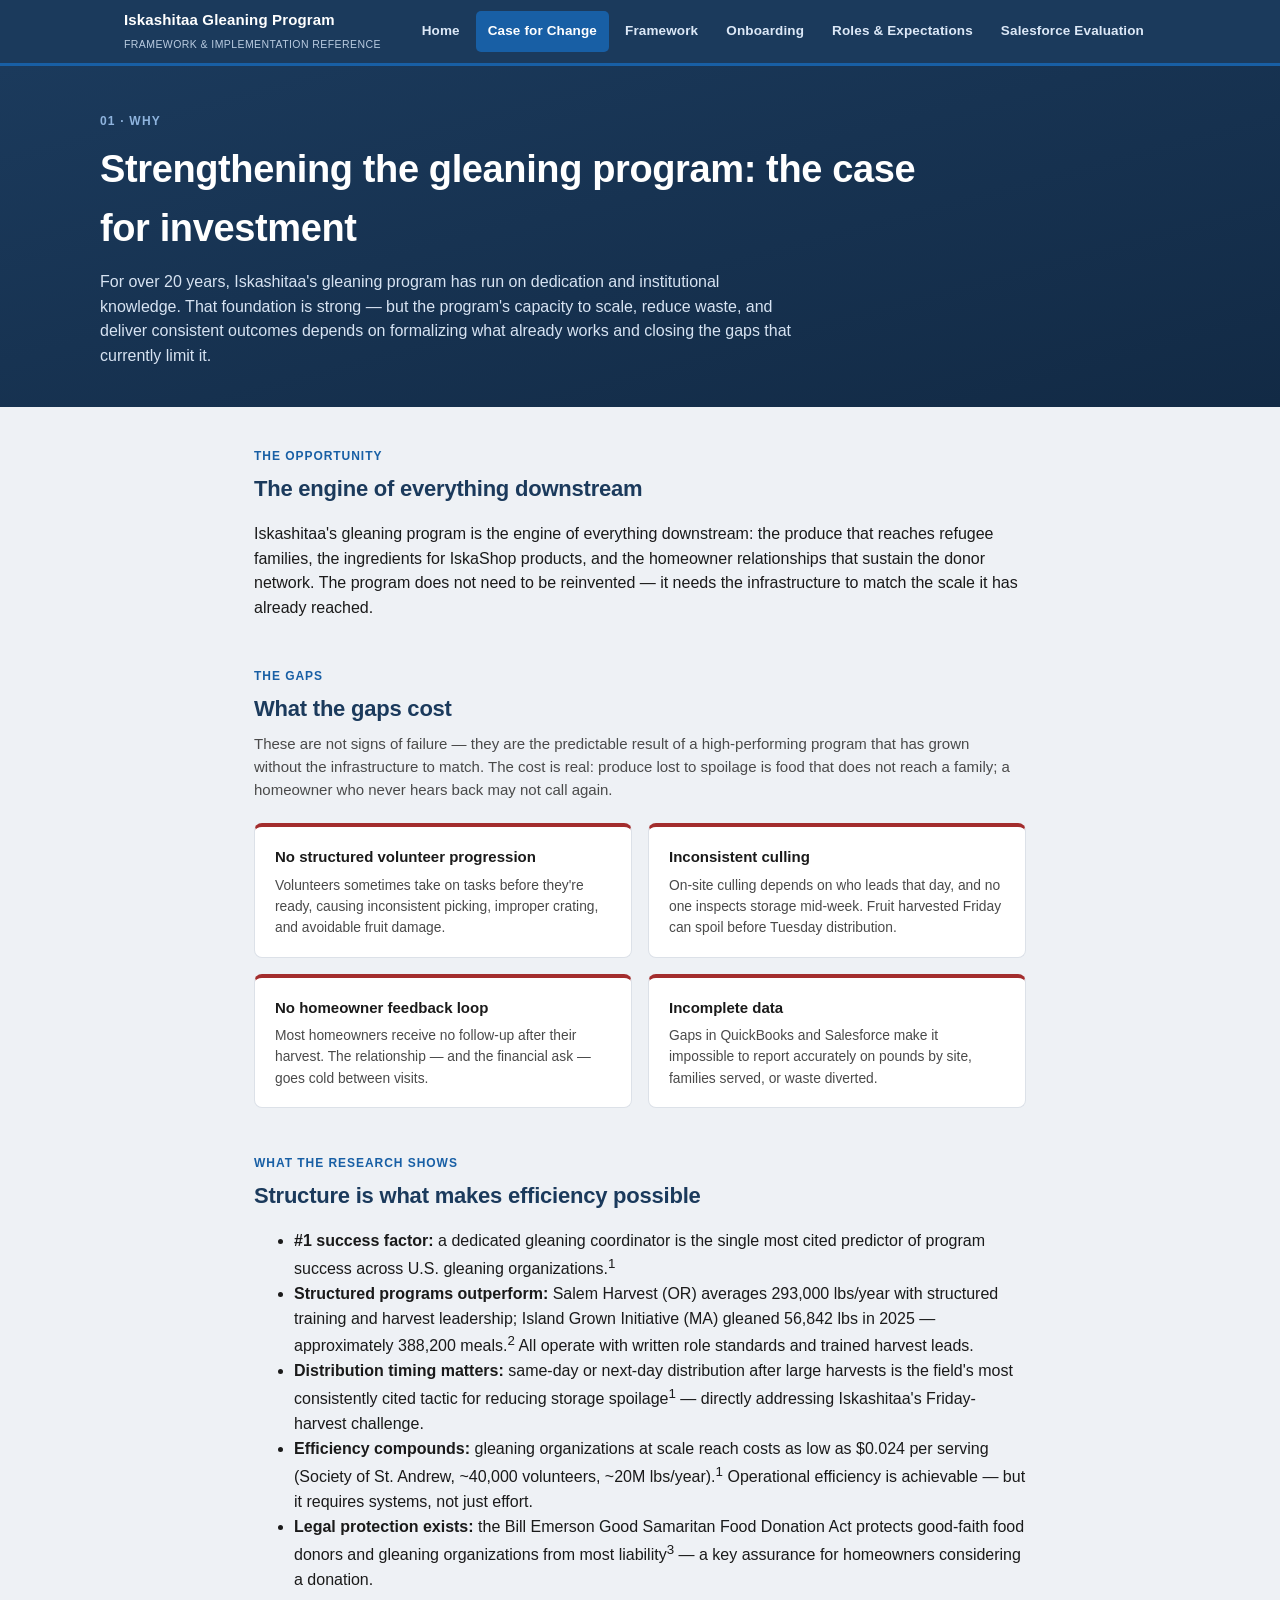
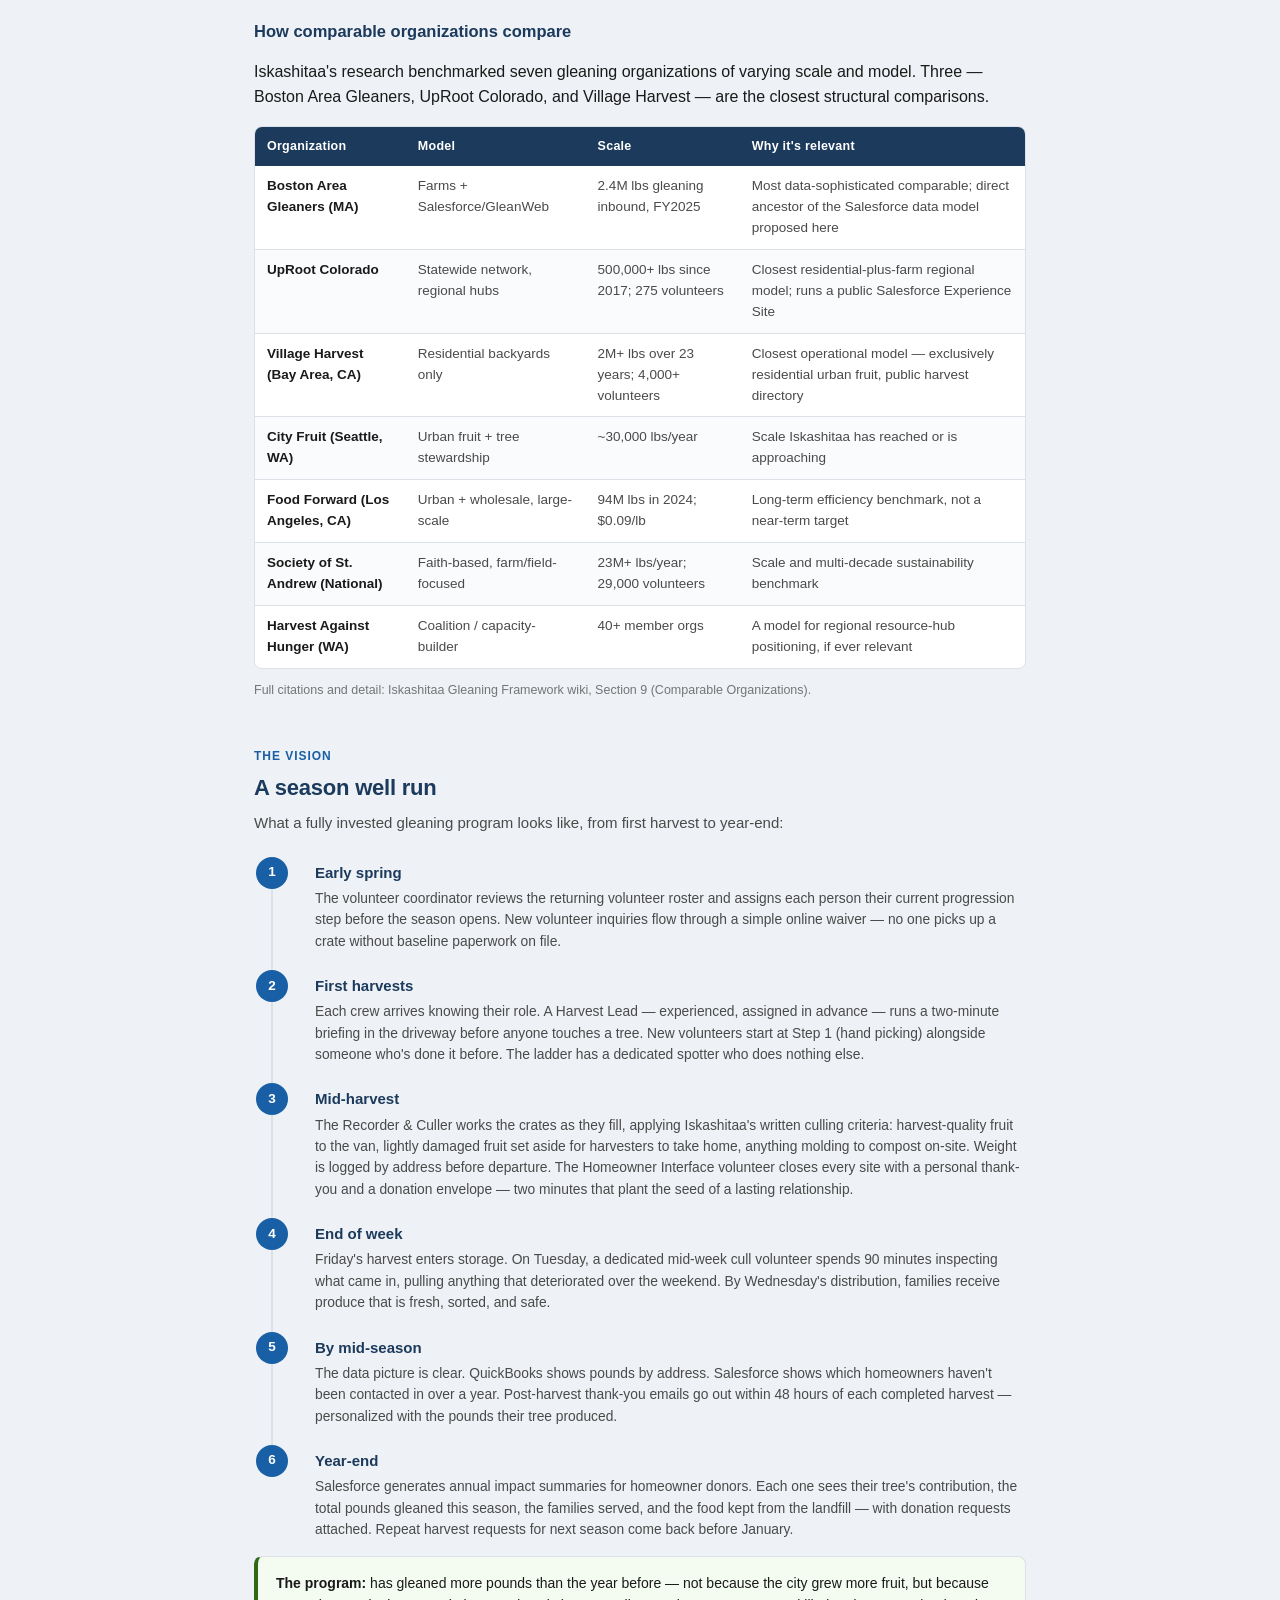
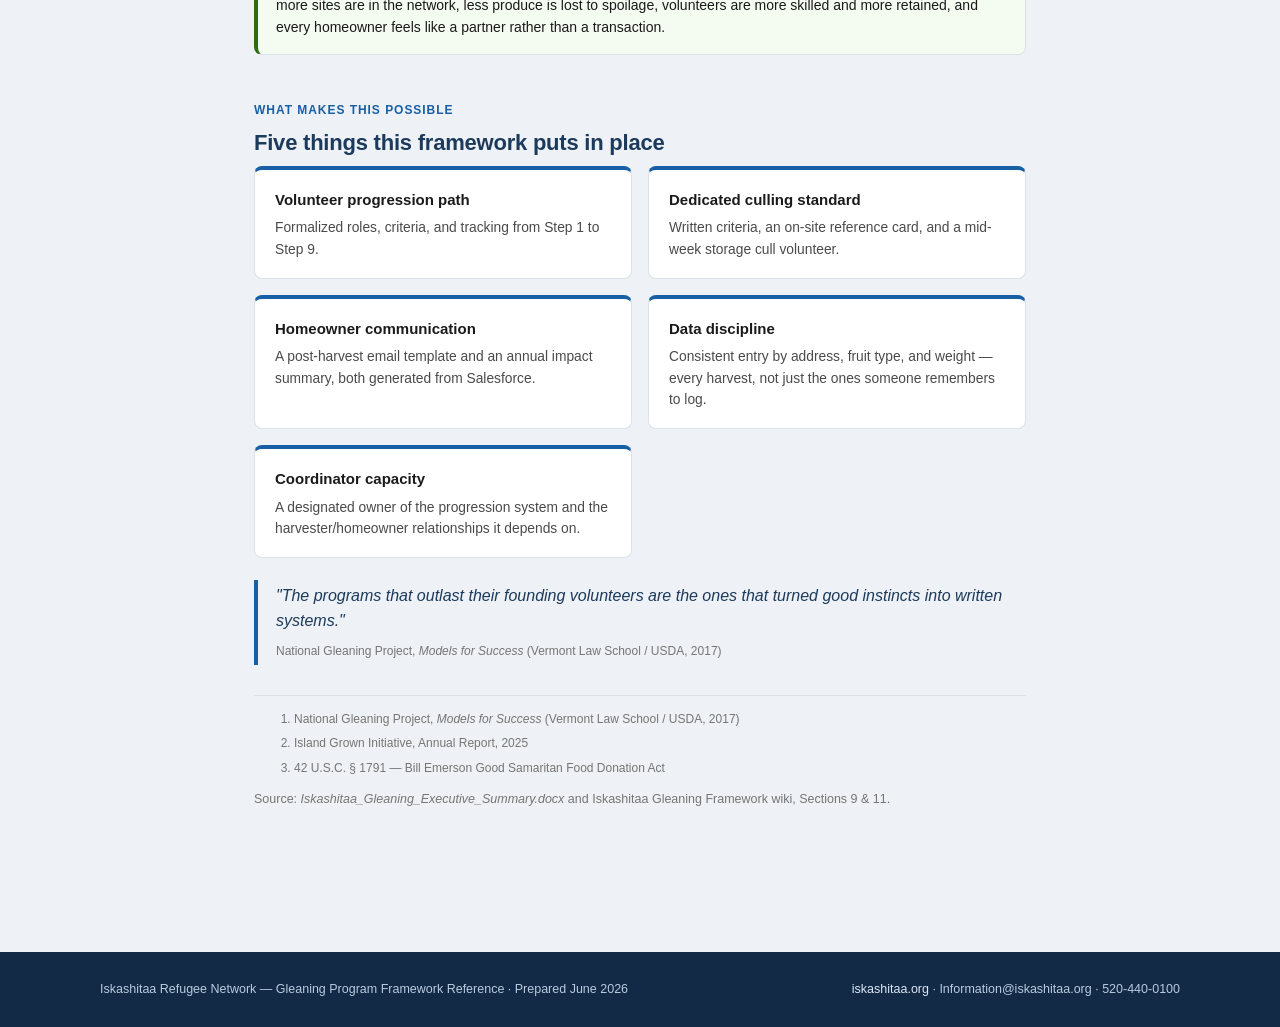
==== case-for-change.html @ 325ff80a "creating recommendation wiki" ====
<!DOCTYPE html>
<html lang="en">
<head>
<meta charset="UTF-8">
<meta name="viewport" content="width=device-width, initial-scale=1">
<title>Case for Change — Iskashitaa Gleaning Program</title>
<link rel="stylesheet" href="assets/style.css">
</head>
<body>
<a href="#main" class="skip-link">Skip to content</a>

<nav class="site-nav">
  <div class="site-nav-inner">
    <div class="brand"><a href="index.html">Iskashitaa Gleaning Program<br><small>Framework &amp; Implementation Reference</small></a></div>
    <input type="checkbox" id="nav-toggle" class="nav-toggle">
    <label for="nav-toggle" class="nav-toggle-label">&#9776;</label>
    <div class="nav-links">
      <a href="index.html">Home</a>
      <a href="case-for-change.html" class="active">Case for Change</a>
      <a href="framework.html">Framework</a>
      <a href="onboarding.html">Onboarding</a>
      <a href="roles.html">Roles &amp; Expectations</a>
      <a href="salesforce.html">Salesforce Evaluation</a>
    </div>
  </div>
</nav>

<header class="hero">
  <div class="hero-inner">
    <p class="hero-eyebrow">01 · Why</p>
    <h1>Strengthening the gleaning program: the case for investment</h1>
    <p class="lede">For over 20 years, Iskashitaa's gleaning program has run on dedication and institutional knowledge. That foundation is strong — but the program's capacity to scale, reduce waste, and deliver consistent outcomes depends on formalizing what already works and closing the gaps that currently limit it.</p>
  </div>
</header>

<main id="main" class="container narrow">

  <section>
    <p class="section-kicker">The Opportunity</p>
    <h2 class="section-title">The engine of everything downstream</h2>
    <p>Iskashitaa's gleaning program is the engine of everything downstream: the produce that reaches refugee families, the ingredients for IskaShop products, and the homeowner relationships that sustain the donor network. The program does not need to be reinvented — it needs the infrastructure to match the scale it has already reached.</p>
  </section>

  <section>
    <p class="section-kicker">The Gaps</p>
    <h2 class="section-title">What the gaps cost</h2>
    <p class="section-intro">These are not signs of failure — they are the predictable result of a high-performing program that has grown without the infrastructure to match. The cost is real: produce lost to spoilage is food that does not reach a family; a homeowner who never hears back may not call again.</p>

    <div class="grid grid-2">
      <div class="card c-red">
        <h4>No structured volunteer progression</h4>
        <p>Volunteers sometimes take on tasks before they're ready, causing inconsistent picking, improper crating, and avoidable fruit damage.</p>
      </div>
      <div class="card c-red">
        <h4>Inconsistent culling</h4>
        <p>On-site culling depends on who leads that day, and no one inspects storage mid-week. Fruit harvested Friday can spoil before Tuesday distribution.</p>
      </div>
      <div class="card c-red">
        <h4>No homeowner feedback loop</h4>
        <p>Most homeowners receive no follow-up after their harvest. The relationship — and the financial ask — goes cold between visits.</p>
      </div>
      <div class="card c-red">
        <h4>Incomplete data</h4>
        <p>Gaps in QuickBooks and Salesforce make it impossible to report accurately on pounds by site, families served, or waste diverted.</p>
      </div>
    </div>
  </section>

  <section>
    <p class="section-kicker">What the Research Shows</p>
    <h2 class="section-title">Structure is what makes efficiency possible</h2>
    <ul>
      <li><strong>#1 success factor:</strong> a dedicated gleaning coordinator is the single most cited predictor of program success across U.S. gleaning organizations.<sup>1</sup></li>
      <li><strong>Structured programs outperform:</strong> Salem Harvest (OR) averages 293,000 lbs/year with structured training and harvest leadership; Island Grown Initiative (MA) gleaned 56,842 lbs in 2025 — approximately 388,200 meals.<sup>2</sup> All operate with written role standards and trained harvest leads.</li>
      <li><strong>Distribution timing matters:</strong> same-day or next-day distribution after large harvests is the field's most consistently cited tactic for reducing storage spoilage<sup>1</sup> — directly addressing Iskashitaa's Friday-harvest challenge.</li>
      <li><strong>Efficiency compounds:</strong> gleaning organizations at scale reach costs as low as $0.024 per serving (Society of St. Andrew, ~40,000 volunteers, ~20M lbs/year).<sup>1</sup> Operational efficiency is achievable — but it requires systems, not just effort.</li>
      <li><strong>Legal protection exists:</strong> the Bill Emerson Good Samaritan Food Donation Act protects good-faith food donors and gleaning organizations from most liability<sup>3</sup> — a key assurance for homeowners considering a donation.</li>
    </ul>

    <h3 class="sub-title">How comparable organizations compare</h3>
    <p>Iskashitaa's research benchmarked seven gleaning organizations of varying scale and model. Three — Boston Area Gleaners, UpRoot Colorado, and Village Harvest — are the closest structural comparisons.</p>
    <div class="table-wrap">
      <table class="data">
        <thead><tr><th>Organization</th><th>Model</th><th>Scale</th><th>Why it's relevant</th></tr></thead>
        <tbody>
          <tr><td class="strong">Boston Area Gleaners (MA)</td><td>Farms + Salesforce/GleanWeb</td><td>2.4M lbs gleaning inbound, FY2025</td><td>Most data-sophisticated comparable; direct ancestor of the Salesforce data model proposed here</td></tr>
          <tr><td class="strong">UpRoot Colorado</td><td>Statewide network, regional hubs</td><td>500,000+ lbs since 2017; 275 volunteers</td><td>Closest residential-plus-farm regional model; runs a public Salesforce Experience Site</td></tr>
          <tr><td class="strong">Village Harvest (Bay Area, CA)</td><td>Residential backyards only</td><td>2M+ lbs over 23 years; 4,000+ volunteers</td><td>Closest operational model — exclusively residential urban fruit, public harvest directory</td></tr>
          <tr><td class="strong">City Fruit (Seattle, WA)</td><td>Urban fruit + tree stewardship</td><td>~30,000 lbs/year</td><td>Scale Iskashitaa has reached or is approaching</td></tr>
          <tr><td class="strong">Food Forward (Los Angeles, CA)</td><td>Urban + wholesale, large-scale</td><td>94M lbs in 2024; $0.09/lb</td><td>Long-term efficiency benchmark, not a near-term target</td></tr>
          <tr><td class="strong">Society of St. Andrew (National)</td><td>Faith-based, farm/field-focused</td><td>23M+ lbs/year; 29,000 volunteers</td><td>Scale and multi-decade sustainability benchmark</td></tr>
          <tr><td class="strong">Harvest Against Hunger (WA)</td><td>Coalition / capacity-builder</td><td>40+ member orgs</td><td>A model for regional resource-hub positioning, if ever relevant</td></tr>
        </tbody>
      </table>
    </div>
    <p class="small">Full citations and detail: Iskashitaa Gleaning Framework wiki, Section 9 (Comparable Organizations).</p>
  </section>

  <section>
    <p class="section-kicker">The Vision</p>
    <h2 class="section-title">A season well run</h2>
    <p class="section-intro">What a fully invested gleaning program looks like, from first harvest to year-end:</p>

    <ol class="steps">
      <li>
        <h4>Early spring</h4>
        <p>The volunteer coordinator reviews the returning volunteer roster and assigns each person their current progression step before the season opens. New volunteer inquiries flow through a simple online waiver — no one picks up a crate without baseline paperwork on file.</p>
      </li>
      <li>
        <h4>First harvests</h4>
        <p>Each crew arrives knowing their role. A Harvest Lead — experienced, assigned in advance — runs a two-minute briefing in the driveway before anyone touches a tree. New volunteers start at Step 1 (hand picking) alongside someone who's done it before. The ladder has a dedicated spotter who does nothing else.</p>
      </li>
      <li>
        <h4>Mid-harvest</h4>
        <p>The Recorder &amp; Culler works the crates as they fill, applying Iskashitaa's written culling criteria: harvest-quality fruit to the van, lightly damaged fruit set aside for harvesters to take home, anything molding to compost on-site. Weight is logged by address before departure. The Homeowner Interface volunteer closes every site with a personal thank-you and a donation envelope — two minutes that plant the seed of a lasting relationship.</p>
      </li>
      <li>
        <h4>End of week</h4>
        <p>Friday's harvest enters storage. On Tuesday, a dedicated mid-week cull volunteer spends 90 minutes inspecting what came in, pulling anything that deteriorated over the weekend. By Wednesday's distribution, families receive produce that is fresh, sorted, and safe.</p>
      </li>
      <li>
        <h4>By mid-season</h4>
        <p>The data picture is clear. QuickBooks shows pounds by address. Salesforce shows which homeowners haven't been contacted in over a year. Post-harvest thank-you emails go out within 48 hours of each completed harvest — personalized with the pounds their tree produced.</p>
      </li>
      <li>
        <h4>Year-end</h4>
        <p>Salesforce generates annual impact summaries for homeowner donors. Each one sees their tree's contribution, the total pounds gleaned this season, the families served, and the food kept from the landfill — with donation requests attached. Repeat harvest requests for next season come back before January.</p>
      </li>
    </ol>

    <div class="callout c-green">
      <p><strong>The program:</strong> has gleaned more pounds than the year before — not because the city grew more fruit, but because more sites are in the network, less produce is lost to spoilage, volunteers are more skilled and more retained, and every homeowner feels like a partner rather than a transaction.</p>
    </div>
  </section>

  <section>
    <p class="section-kicker">What Makes This Possible</p>
    <h2 class="section-title">Five things this framework puts in place</h2>
    <div class="grid grid-2">
      <div class="card"><h4>Volunteer progression path</h4><p>Formalized roles, criteria, and tracking from Step 1 to Step 9.</p></div>
      <div class="card"><h4>Dedicated culling standard</h4><p>Written criteria, an on-site reference card, and a mid-week storage cull volunteer.</p></div>
      <div class="card"><h4>Homeowner communication</h4><p>A post-harvest email template and an annual impact summary, both generated from Salesforce.</p></div>
      <div class="card"><h4>Data discipline</h4><p>Consistent entry by address, fruit type, and weight — every harvest, not just the ones someone remembers to log.</p></div>
      <div class="card"><h4>Coordinator capacity</h4><p>A designated owner of the progression system and the harvester/homeowner relationships it depends on.</p></div>
    </div>

    <blockquote class="pull">
      "The programs that outlast their founding volunteers are the ones that turned good instincts into written systems."
      <cite>National Gleaning Project, <em>Models for Success</em> (Vermont Law School / USDA, 2017)</cite>
    </blockquote>
  </section>

  <ol class="footnotes">
    <li>National Gleaning Project, <em>Models for Success</em> (Vermont Law School / USDA, 2017)</li>
    <li>Island Grown Initiative, Annual Report, 2025</li>
    <li>42 U.S.C. § 1791 — Bill Emerson Good Samaritan Food Donation Act</li>
  </ol>

  <p class="small">Source: <em>Iskashitaa_Gleaning_Executive_Summary.docx</em> and Iskashitaa Gleaning Framework wiki, Sections 9 &amp; 11.</p>

</main>

<footer class="site-footer">
  <div class="site-footer-inner">
    <div>Iskashitaa Refugee Network — Gleaning Program Framework Reference · Prepared June 2026</div>
    <div><a href="https://iskashitaa.org">iskashitaa.org</a> · Information@iskashitaa.org · 520-440-0100</div>
  </div>
</footer>

</body>
</html>
---- assets/style.css ----
/* ===========================================================
   Iskashitaa Gleaning Program — Framework Reference Site
   Shared stylesheet. Palette matches the existing
   Iskashitaa_Gleaning_Role_Reference.html quick-reference card.
   =========================================================== */

:root {
  --navy:      #1B3A5C;
  --navy-deep: #122A45;
  --blue:      #185FA5;
  --red:       #A32D2D;
  --amber:     #854F0B;
  --green:     #2E6B14;

  --bg-blue:   #F4F8FF;
  --bg-red:    #FFF5F5;
  --bg-amber:  #FFFBF4;
  --bg-green:  #F4FBF0;
  --bg-navy:   #F2F5FA;

  --badge-blue:  #E0EDFF;
  --badge-red:   #FDEDED;
  --badge-amber: #FEF3E2;
  --badge-green: #E5F5DC;

  --ink:    #1A1A1A;
  --ink-60: #4A4A4A;
  --ink-40: #757575;
  --line:   #DCE1E8;
  --paper:  #FFFFFF;
  --page-bg:#EEF1F5;

  --max: 1080px;
}

* { box-sizing: border-box; }

html { scroll-behavior: smooth; }

body {
  margin: 0;
  font-family: 'Helvetica Neue', Helvetica, Arial, sans-serif;
  color: var(--ink);
  background: var(--page-bg);
  line-height: 1.55;
  -webkit-font-smoothing: antialiased;
}

a { color: var(--blue); text-decoration: none; }
a:hover { text-decoration: underline; }

img { max-width: 100%; display: block; }

/* ——— SKIP LINK ——— */
.skip-link {
  position: absolute; left: -999px; top: auto;
}
.skip-link:focus {
  left: 8px; top: 8px; background: white; padding: 8px 12px;
  border-radius: 4px; z-index: 999;
}

/* ——— TOP NAV ——— */
.site-nav {
  background: var(--navy);
  border-bottom: 3px solid var(--blue);
  position: sticky;
  top: 0;
  z-index: 50;
}
.site-nav-inner {
  max-width: var(--max);
  margin: 0 auto;
  padding: 0 24px;
  display: flex;
  align-items: center;
  justify-content: space-between;
  min-height: 62px;
}
.brand {
  color: #fff;
  font-weight: 800;
  font-size: 15px;
  letter-spacing: 0.01em;
  display: flex;
  flex-direction: column;
  gap: 1px;
  padding: 8px 0;
}
.brand small {
  font-weight: 500;
  font-size: 10.5px;
  color: #B9CBE0;
  letter-spacing: 0.04em;
  text-transform: uppercase;
}
.brand a { color: #fff; text-decoration: none; }

.nav-toggle {
  display: none;
}
.nav-toggle-label {
  display: none;
  color: #fff;
  font-size: 22px;
  cursor: pointer;
  line-height: 1;
  padding: 6px 4px;
}

.nav-links {
  display: flex;
  gap: 4px;
  flex-wrap: wrap;
}
.nav-links a {
  color: #DCE8F7;
  text-decoration: none;
  font-size: 13.5px;
  font-weight: 600;
  padding: 10px 12px;
  border-radius: 5px;
  letter-spacing: 0.01em;
  white-space: nowrap;
}
.nav-links a:hover {
  background: rgba(255,255,255,0.08);
  color: #fff;
}
.nav-links a.active {
  background: var(--blue);
  color: #fff;
}

@media (max-width: 880px) {
  .nav-toggle-label { display: block; }
  .nav-links {
    display: none;
    width: 100%;
    flex-direction: column;
    gap: 0;
    padding-bottom: 10px;
  }
  .nav-toggle:checked ~ .nav-links { display: flex; }
  .site-nav-inner { flex-wrap: wrap; }
  .nav-links a { padding: 12px 6px; border-bottom: 1px solid rgba(255,255,255,0.08); border-radius: 0; }
}

/* ——— HERO ——— */
.hero {
  background: linear-gradient(165deg, var(--navy) 0%, var(--navy-deep) 100%);
  color: #fff;
  padding: 46px 24px 38px;
}
.hero-inner { max-width: var(--max); margin: 0 auto; }
.hero-eyebrow {
  font-size: 12px;
  font-weight: 700;
  letter-spacing: 0.1em;
  text-transform: uppercase;
  color: #8FB4DE;
  margin: 0 0 10px;
}
.hero h1 {
  font-size: clamp(26px, 4vw, 38px);
  margin: 0 0 12px;
  font-weight: 800;
  letter-spacing: -0.01em;
  max-width: 820px;
}
.hero p.lede {
  font-size: 16px;
  color: #D7E3F2;
  max-width: 700px;
  margin: 0;
}
.hero-meta {
  margin-top: 18px;
  font-size: 12.5px;
  color: #9FBADA;
}

/* ——— LAYOUT ——— */
.container {
  max-width: var(--max);
  margin: 0 auto;
  padding: 40px 24px 70px;
}
.container.narrow { max-width: 820px; }

section + section { margin-top: 46px; }

h2.section-title {
  font-size: 22px;
  font-weight: 800;
  color: var(--navy);
  margin: 0 0 6px;
  letter-spacing: -0.01em;
}
.section-kicker {
  font-size: 12px;
  font-weight: 700;
  letter-spacing: 0.08em;
  text-transform: uppercase;
  color: var(--blue);
  margin: 0 0 6px;
}
p.section-intro {
  color: var(--ink-60);
  max-width: 760px;
  margin: 0 0 22px;
  font-size: 15px;
}
h3.sub-title {
  font-size: 16.5px;
  font-weight: 700;
  color: var(--navy);
  margin: 26px 0 8px;
}

hr.div {
  border: none;
  border-top: 1px solid var(--line);
  margin: 40px 0;
}

/* ——— CARDS / GRID ——— */
.grid {
  display: grid;
  gap: 16px;
}
.grid-2 { grid-template-columns: repeat(2, 1fr); }
.grid-3 { grid-template-columns: repeat(3, 1fr); }
.grid-4 { grid-template-columns: repeat(4, 1fr); }
@media (max-width: 880px) {
  .grid-2, .grid-3, .grid-4 { grid-template-columns: 1fr; }
}
@media (min-width: 881px) and (max-width: 1040px) {
  .grid-4 { grid-template-columns: repeat(2, 1fr); }
}

.card {
  background: var(--paper);
  border: 1px solid var(--line);
  border-top: 4px solid var(--blue);
  border-radius: 8px;
  padding: 18px 20px;
}
.card.c-navy  { border-top-color: var(--navy); }
.card.c-red   { border-top-color: var(--red); }
.card.c-amber { border-top-color: var(--amber); }
.card.c-green { border-top-color: var(--green); }

.card h4 {
  margin: 0 0 6px;
  font-size: 15px;
  font-weight: 700;
  color: var(--ink);
}
.card p { margin: 0; font-size: 13.8px; color: var(--ink-60); }

/* Nav cards on the homepage */
.nav-card {
  display: block;
  background: var(--paper);
  border: 1px solid var(--line);
  border-radius: 10px;
  padding: 22px 22px 20px;
  text-decoration: none;
  color: var(--ink);
  transition: box-shadow 0.15s ease, transform 0.15s ease;
  position: relative;
  border-top: 5px solid var(--blue);
}
.nav-card:hover {
  box-shadow: 0 6px 20px rgba(27,58,92,0.12);
  transform: translateY(-2px);
}
.nav-card .num {
  font-size: 11px;
  font-weight: 800;
  color: var(--blue);
  letter-spacing: 0.08em;
  text-transform: uppercase;
}
.nav-card h3 {
  margin: 6px 0 8px;
  font-size: 18px;
  color: var(--navy);
  font-weight: 800;
}
.nav-card p {
  font-size: 13.8px;
  color: var(--ink-60);
  margin: 0;
}
.nav-card .go {
  margin-top: 12px;
  font-size: 12.5px;
  font-weight: 700;
  color: var(--blue);
}

/* ——— BADGES / PILLS ——— */
.badge {
  display: inline-block;
  font-size: 10.5px;
  font-weight: 700;
  letter-spacing: 0.04em;
  text-transform: uppercase;
  padding: 3px 9px;
  border-radius: 99px;
}
.badge-blue  { background: var(--badge-blue);  color: var(--blue); }
.badge-red   { background: var(--badge-red);   color: var(--red); }
.badge-amber { background: var(--badge-amber); color: var(--amber); }
.badge-green { background: var(--badge-green); color: var(--green); }
.badge-gray  { background: #EDEEF0; color: #555; }

/* ——— CALLOUT BOXES ——— */
.callout {
  border-radius: 8px;
  padding: 16px 18px;
  font-size: 14px;
  border: 1px solid var(--line);
  border-left: 4px solid var(--blue);
  background: var(--bg-blue);
  margin: 16px 0;
}
.callout.c-red   { border-left-color: var(--red);   background: var(--bg-red); }
.callout.c-amber { border-left-color: var(--amber); background: var(--bg-amber); }
.callout.c-green { border-left-color: var(--green); background: var(--bg-green); }
.callout strong { color: var(--ink); }
.callout p:first-child { margin-top: 0; }
.callout p:last-child { margin-bottom: 0; }

/* ——— TABLES ——— */
.table-wrap { overflow-x: auto; border: 1px solid var(--line); border-radius: 8px; }
table.data {
  width: 100%;
  border-collapse: collapse;
  font-size: 13.5px;
  background: var(--paper);
}
table.data th {
  background: var(--navy);
  color: #fff;
  text-align: left;
  padding: 10px 12px;
  font-weight: 700;
  font-size: 12.5px;
  letter-spacing: 0.02em;
}
table.data td {
  padding: 10px 12px;
  border-bottom: 1px solid var(--line);
  vertical-align: top;
  color: var(--ink-60);
}
table.data tr:last-child td { border-bottom: none; }
table.data tr:nth-child(even) td { background: #FAFBFC; }
table.data td strong, table.data td.strong { color: var(--ink); font-weight: 600; }

/* ——— ROLE CARD (roles.html) ——— */
.role-card {
  background: var(--paper);
  border: 1px solid var(--line);
  border-radius: 10px;
  overflow: hidden;
  margin-bottom: 18px;
}
.role-head {
  display: flex;
  align-items: center;
  gap: 14px;
  padding: 16px 20px;
  background: var(--bg-navy);
  border-bottom: 1px solid var(--line);
}
.role-step {
  flex-shrink: 0;
  width: 38px; height: 38px;
  border-radius: 50%;
  background: var(--navy);
  color: #fff;
  display: flex; align-items: center; justify-content: center;
  font-weight: 800; font-size: 15px;
}
.role-step.supporting { background: var(--amber); }
.role-head h3 { margin: 0; font-size: 17px; color: var(--navy); font-weight: 800; }
.role-head .role-type { font-size: 12px; color: var(--ink-40); font-weight: 600; margin-top: 2px; }
.role-body { padding: 18px 20px 20px; }
.role-tagline { font-style: italic; color: var(--ink-60); margin: 0 0 14px; font-size: 14px; }
.role-cols { display: grid; grid-template-columns: 1fr 1fr; gap: 22px; }
@media (max-width: 720px) { .role-cols { grid-template-columns: 1fr; } }
.role-cols h5 {
  font-size: 11.5px; font-weight: 800; letter-spacing: 0.06em; text-transform: uppercase;
  color: var(--blue); margin: 0 0 8px;
}
.role-cols ul { margin: 0; padding-left: 18px; }
.role-cols li { margin-bottom: 5px; font-size: 13.6px; color: var(--ink-60); }
.role-advance {
  margin-top: 14px;
  padding: 10px 14px;
  background: var(--bg-green);
  border-radius: 6px;
  font-size: 13.4px;
  border-left: 3px solid var(--green);
}
.role-advance strong { color: var(--green); }
.role-prereq {
  font-size: 12.8px;
  color: var(--ink-40);
  margin: 0 0 14px;
}

/* progression rail (small visual on roles + onboarding pages) */
.rail {
  display: flex;
  gap: 4px;
  flex-wrap: wrap;
  margin: 18px 0 26px;
}
.rail a {
  flex: 1 1 70px;
  text-align: center;
  background: var(--bg-navy);
  border: 1px solid var(--line);
  border-radius: 6px;
  padding: 8px 4px 7px;
  font-size: 11px;
  font-weight: 700;
  color: var(--navy);
  text-decoration: none;
}
.rail a:hover { background: var(--badge-blue); }
.rail a .n { display: block; font-size: 14px; font-weight: 800; color: var(--blue); }

/* ——— STEPS LIST (onboarding) ——— */
.steps {
  list-style: none;
  margin: 0;
  padding: 0;
  counter-reset: step;
}
.steps li {
  counter-increment: step;
  position: relative;
  padding: 4px 0 18px 42px;
  border-left: 2px solid var(--line);
  margin-left: 17px;
}
.steps li:last-child { border-left: 2px solid transparent; padding-bottom: 0; }
.steps li::before {
  content: counter(step);
  position: absolute;
  left: -17px; top: 0;
  width: 32px; height: 32px;
  border-radius: 50%;
  background: var(--blue);
  color: #fff;
  font-weight: 800;
  font-size: 13.5px;
  display: flex; align-items: center; justify-content: center;
}
.steps li h4 { margin: 0 0 4px; font-size: 15px; color: var(--navy); }
.steps li p { margin: 0; font-size: 13.8px; color: var(--ink-60); }

/* ——— LINK LIST ——— */
.link-list { list-style: none; margin: 0; padding: 0; }
.link-list li {
  border-bottom: 1px solid var(--line);
  padding: 11px 0;
  display: flex;
  justify-content: space-between;
  gap: 12px;
  font-size: 13.8px;
  flex-wrap: wrap;
}
.link-list li:last-child { border-bottom: none; }
.link-list .label { color: var(--ink-60); }
.link-list a { font-weight: 700; }

/* ——— FIGURE ——— */
figure.diagram {
  margin: 0;
  background: var(--paper);
  border: 1px solid var(--line);
  border-radius: 10px;
  padding: 18px;
  text-align: center;
}
figure.diagram img { margin: 0 auto; }
figure.diagram figcaption {
  margin-top: 10px;
  font-size: 12.5px;
  color: var(--ink-40);
  font-style: italic;
}

/* ——— QUOTE ——— */
blockquote.pull {
  border-left: 4px solid var(--blue);
  margin: 22px 0;
  padding: 4px 0 4px 18px;
  font-size: 16px;
  font-style: italic;
  color: var(--navy);
}
blockquote.pull cite {
  display: block;
  font-style: normal;
  font-size: 12px;
  color: var(--ink-40);
  margin-top: 8px;
}

/* ——— FOOTNOTES ——— */
.footnotes {
  font-size: 12px;
  color: var(--ink-40);
  border-top: 1px solid var(--line);
  padding-top: 14px;
  margin-top: 30px;
}
.footnotes li { margin-bottom: 6px; }

/* ——— FOOTER ——— */
.site-footer {
  background: var(--navy-deep);
  color: #B9CBE0;
  padding: 28px 24px;
  margin-top: 60px;
}
.site-footer-inner {
  max-width: var(--max);
  margin: 0 auto;
  display: flex;
  justify-content: space-between;
  flex-wrap: wrap;
  gap: 10px;
  font-size: 12.5px;
}
.site-footer a { color: #DCE8F7; }

/* ——— UTILITIES ——— */
.mt-0 { margin-top: 0; }
.text-center { text-align: center; }
.small { font-size: 12.5px; color: var(--ink-40); }
.stat {
  text-align: center;
}
.stat .num {
  font-size: 30px;
  font-weight: 800;
  color: var(--navy);
  line-height: 1;
}
.stat .label {
  font-size: 12px;
  color: var(--ink-40);
  margin-top: 4px;
  text-transform: uppercase;
  letter-spacing: 0.04em;
}
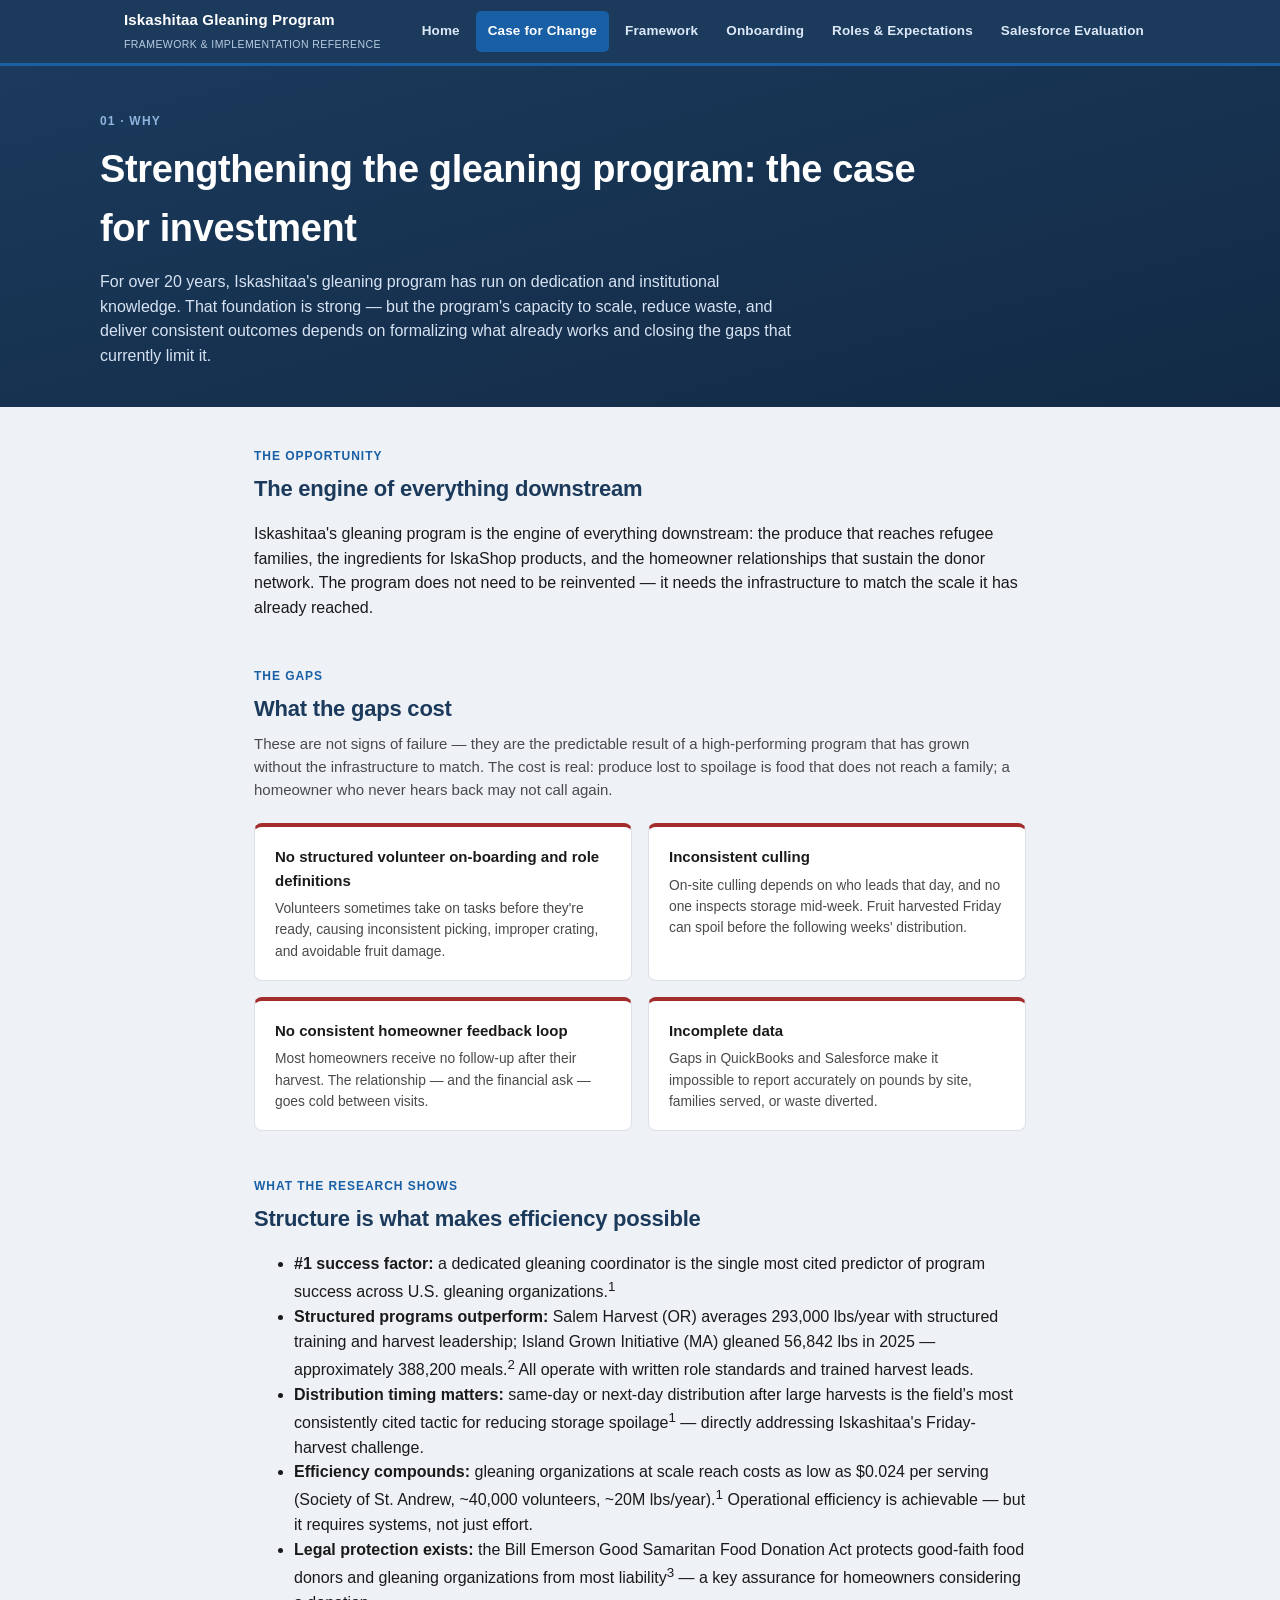
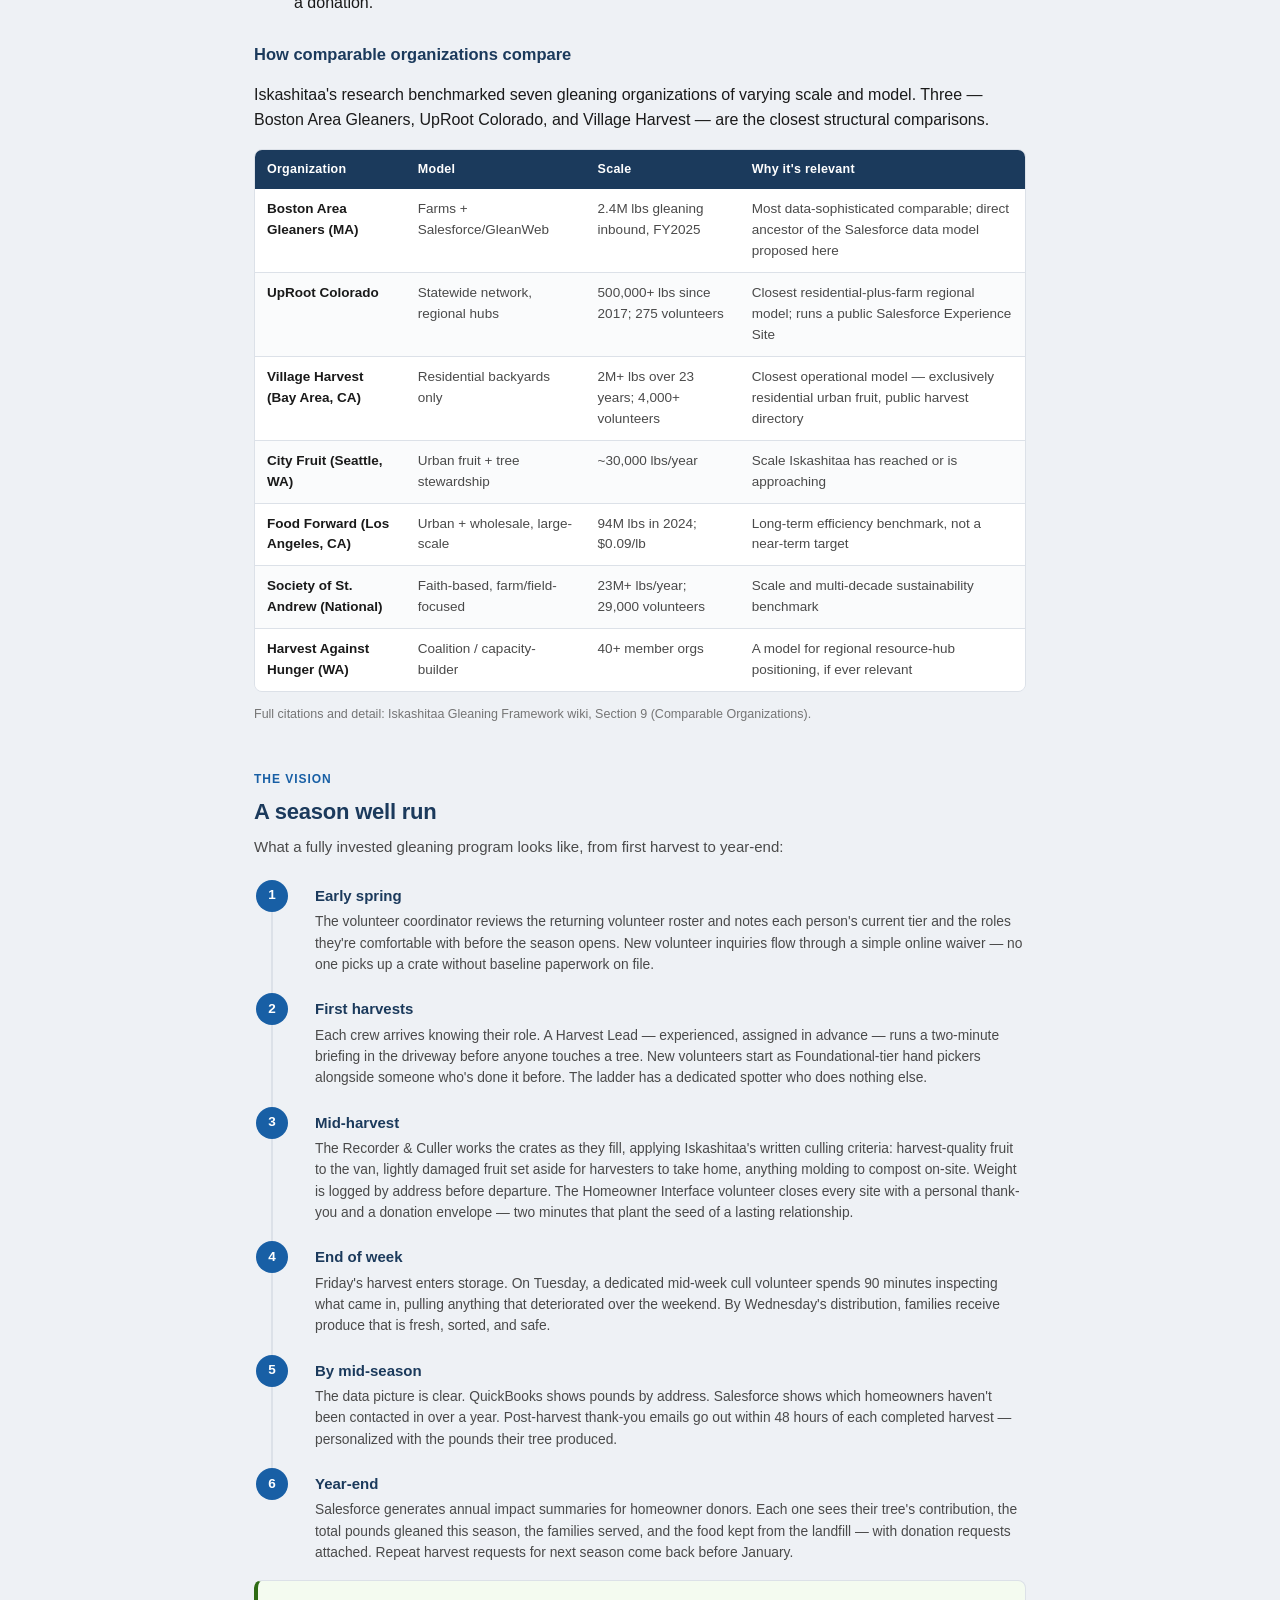
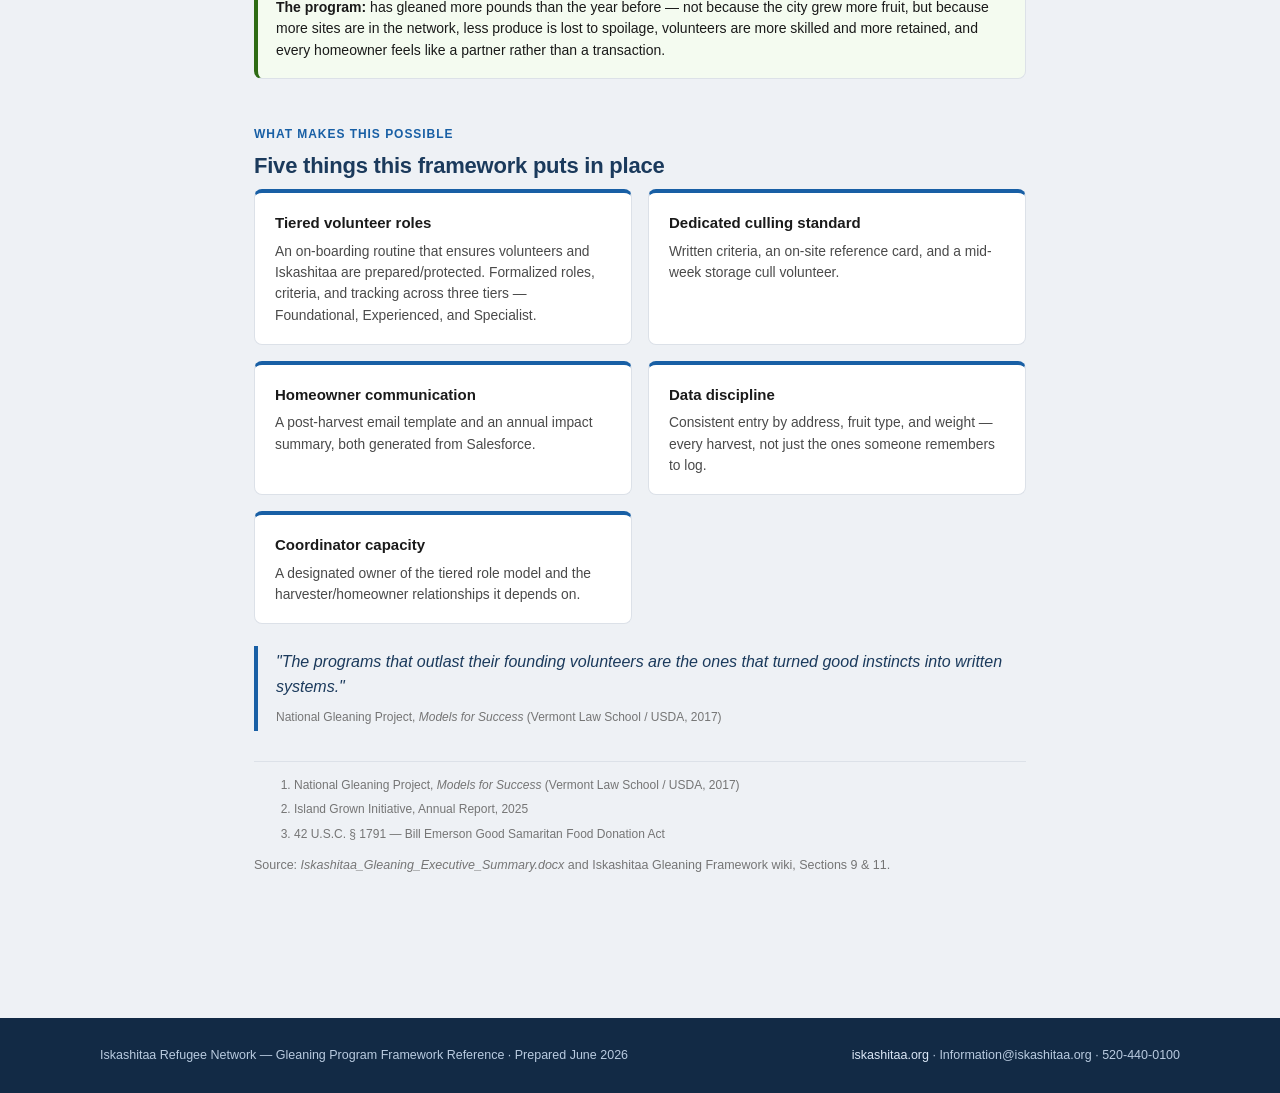
==== commit b630d7ee: "Updates to language a content" ====
--- a/case-for-change.html
+++ b/case-for-change.html
@@ -48,15 +48,15 @@
 
     <div class="grid grid-2">
       <div class="card c-red">
-        <h4>No structured volunteer progression</h4>
+        <h4>No structured volunteer on-boarding and role definitions</h4>
         <p>Volunteers sometimes take on tasks before they're ready, causing inconsistent picking, improper crating, and avoidable fruit damage.</p>
       </div>
       <div class="card c-red">
         <h4>Inconsistent culling</h4>
-        <p>On-site culling depends on who leads that day, and no one inspects storage mid-week. Fruit harvested Friday can spoil before Tuesday distribution.</p>
+        <p>On-site culling depends on who leads that day, and no one inspects storage mid-week. Fruit harvested Friday can spoil before the following weeks' distribution.</p>
       </div>
       <div class="card c-red">
-        <h4>No homeowner feedback loop</h4>
+        <h4>No consistent homeowner feedback loop</h4>
         <p>Most homeowners receive no follow-up after their harvest. The relationship — and the financial ask — goes cold between visits.</p>
       </div>
       <div class="card c-red">
@@ -104,11 +104,11 @@
     <ol class="steps">
       <li>
         <h4>Early spring</h4>
-        <p>The volunteer coordinator reviews the returning volunteer roster and assigns each person their current progression step before the season opens. New volunteer inquiries flow through a simple online waiver — no one picks up a crate without baseline paperwork on file.</p>
+        <p>The volunteer coordinator reviews the returning volunteer roster and notes each person's current tier and the roles they're comfortable with before the season opens. New volunteer inquiries flow through a simple online waiver — no one picks up a crate without baseline paperwork on file.</p>
       </li>
       <li>
         <h4>First harvests</h4>
-        <p>Each crew arrives knowing their role. A Harvest Lead — experienced, assigned in advance — runs a two-minute briefing in the driveway before anyone touches a tree. New volunteers start at Step 1 (hand picking) alongside someone who's done it before. The ladder has a dedicated spotter who does nothing else.</p>
+        <p>Each crew arrives knowing their role. A Harvest Lead — experienced, assigned in advance — runs a two-minute briefing in the driveway before anyone touches a tree. New volunteers start as Foundational-tier hand pickers alongside someone who's done it before. The ladder has a dedicated spotter who does nothing else.</p>
       </li>
       <li>
         <h4>Mid-harvest</h4>
@@ -137,11 +137,11 @@
     <p class="section-kicker">What Makes This Possible</p>
     <h2 class="section-title">Five things this framework puts in place</h2>
     <div class="grid grid-2">
-      <div class="card"><h4>Volunteer progression path</h4><p>Formalized roles, criteria, and tracking from Step 1 to Step 9.</p></div>
+      <div class="card"><h4>Tiered volunteer roles</h4><p>An on-boarding routine that ensures volunteers and Iskashitaa are prepared/protected. Formalized roles, criteria, and tracking across three tiers — Foundational, Experienced, and Specialist.</p></div>
       <div class="card"><h4>Dedicated culling standard</h4><p>Written criteria, an on-site reference card, and a mid-week storage cull volunteer.</p></div>
       <div class="card"><h4>Homeowner communication</h4><p>A post-harvest email template and an annual impact summary, both generated from Salesforce.</p></div>
       <div class="card"><h4>Data discipline</h4><p>Consistent entry by address, fruit type, and weight — every harvest, not just the ones someone remembers to log.</p></div>
-      <div class="card"><h4>Coordinator capacity</h4><p>A designated owner of the progression system and the harvester/homeowner relationships it depends on.</p></div>
+      <div class="card"><h4>Coordinator capacity</h4><p>A designated owner of the tiered role model and the harvester/homeowner relationships it depends on.</p></div>
     </div>
 
     <blockquote class="pull">
--- a/assets/style.css
+++ b/assets/style.css
@@ -414,6 +414,123 @@
   margin: 0 0 14px;
 }
 
+/* ——— TIERS (roles.html) ——— */
+.tier-foundational { --tier: #0F7A66; --tier-bg: #EAF6F2; }
+.tier-experienced  { --tier: #4A3F8C; --tier-bg: #EFEDF7; }
+.tier-specialist   { --tier: #7A1F4B; --tier-bg: #F8EBF1; }
+.tier-support      { --tier: var(--navy); --tier-bg: var(--bg-navy); }
+
+.tier-section { margin-bottom: 30px; }
+
+.tier-header {
+  display: flex;
+  align-items: center;
+  justify-content: space-between;
+  flex-wrap: wrap;
+  gap: 10px 16px;
+  padding: 14px 20px;
+  border-radius: 10px;
+  background: var(--tier, var(--navy));
+  color: #fff;
+  margin-bottom: 8px;
+}
+.tier-header .tier-name {
+  font-size: 16px;
+  font-weight: 800;
+  letter-spacing: 0.04em;
+  text-transform: uppercase;
+}
+.tier-header .tier-tagline {
+  font-size: 13px;
+  opacity: 0.92;
+  font-weight: 500;
+  flex: 1 1 240px;
+}
+.tier-header .tier-stay {
+  font-size: 11.5px;
+  font-weight: 700;
+  background: rgba(255,255,255,0.20);
+  padding: 5px 12px;
+  border-radius: 20px;
+  white-space: nowrap;
+}
+
+/* tier-colored role cards */
+.role-card.in-tier .role-head { background: var(--tier-bg); }
+.role-card.in-tier .role-step { background: var(--tier); }
+.role-card.in-tier .role-head h3 { color: var(--tier); }
+
+/* advancement banner shown between tiers */
+.advance-banner {
+  display: flex;
+  align-items: flex-start;
+  gap: 12px;
+  font-size: 13.4px;
+  line-height: 1.5;
+  color: var(--ink-60);
+  padding: 12px 16px;
+  margin: 0 0 26px;
+  border-left: 3px solid var(--ink-40);
+  background: #F7F7F4;
+  border-radius: 0 8px 8px 0;
+}
+.advance-banner .arrow { font-size: 20px; color: var(--ink-40); line-height: 1; flex-shrink: 0; }
+.advance-banner strong { color: var(--navy); }
+
+/* ——— EMBEDDED VISUAL REFERENCE (role-reference.html) ——— */
+.embed-frame-wrap {
+  overflow-x: auto;
+  -webkit-overflow-scrolling: touch;
+  border-radius: 10px;
+  background: #e8e8e8;
+}
+.embed-frame {
+  display: block;
+  width: 100%;
+  min-width: 1040px;
+  height: 880px;
+  border: 1px solid var(--line);
+  border-radius: 10px;
+}
+
+/* ——— BUTTON LINK ——— */
+.btn {
+  display: inline-block;
+  background: var(--blue);
+  color: #fff;
+  font-weight: 700;
+  font-size: 14px;
+  text-decoration: none;
+  padding: 10px 18px;
+  border-radius: 8px;
+  margin-right: 10px;
+  border: 1px solid var(--blue);
+}
+.btn:hover { background: var(--navy); border-color: var(--navy); }
+.btn-ghost {
+  background: transparent;
+  color: var(--blue);
+}
+.btn-ghost:hover { background: var(--badge-blue); color: var(--navy); }
+
+/* preview card linking to the visual reference (roles.html) */
+.ref-callout {
+  display: flex;
+  align-items: center;
+  justify-content: space-between;
+  flex-wrap: wrap;
+  gap: 12px 20px;
+  padding: 18px 22px;
+  border: 1px solid var(--line);
+  border-left: 5px solid var(--blue);
+  border-radius: 10px;
+  background: var(--bg-blue);
+  margin: 4px 0 8px;
+}
+.ref-callout .ref-text { flex: 1 1 320px; }
+.ref-callout .ref-text h3 { margin: 0 0 4px; font-size: 16px; color: var(--navy); }
+.ref-callout .ref-text p { margin: 0; font-size: 13.8px; color: var(--ink-60); }
+
 /* progression rail (small visual on roles + onboarding pages) */
 .rail {
   display: flex;
